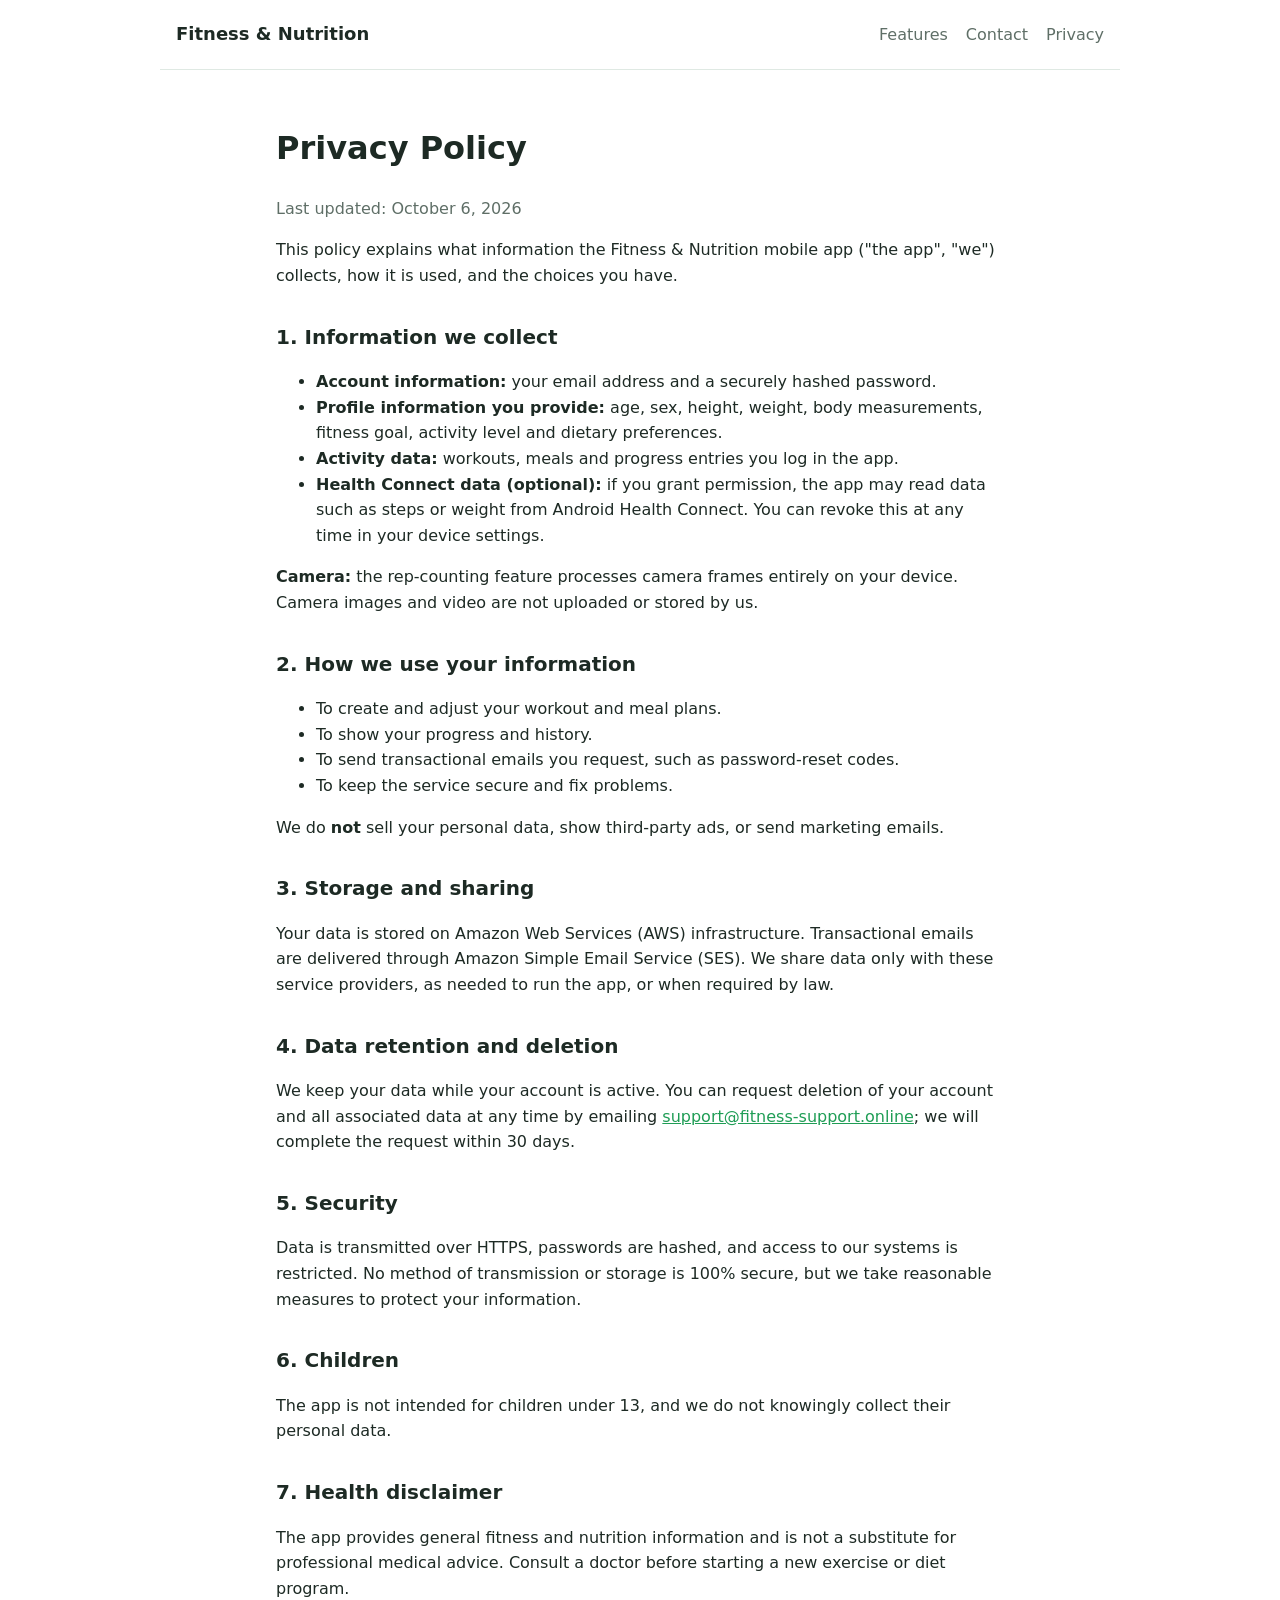
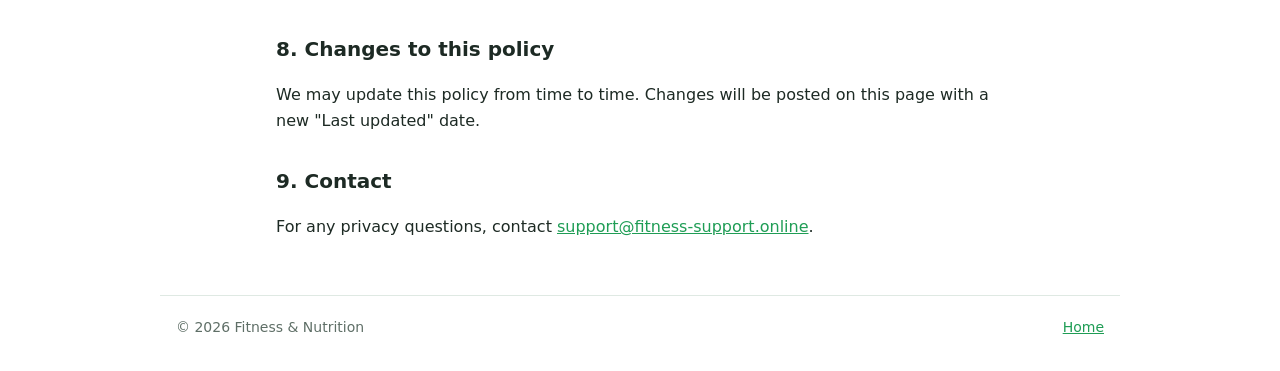
==== privacy.html @ a8165699 "Landing page and privacy policy for fitness-support.online Static site for GitHub Pages: home page (" ====
<!doctype html>
<html lang="en">
<head>
<meta charset="utf-8">
<meta name="viewport" content="width=device-width, initial-scale=1">
<title>Privacy Policy – Fitness &amp; Nutrition</title>
<link rel="stylesheet" href="style.css">
</head>
<body>
<header class="wrap nav">
  <a class="brand" href="/">Fitness &amp; Nutrition</a>
  <nav><a href="/#features">Features</a><a href="/#contact">Contact</a><a href="privacy.html">Privacy</a></nav>
</header>

<main class="wrap doc">
  <h1>Privacy Policy</h1>
  <p class="muted">Last updated: October 6, 2026</p>

  <p>This policy explains what information the Fitness &amp; Nutrition mobile app ("the app", "we") collects, how it is used, and the choices you have.</p>

  <h2>1. Information we collect</h2>
  <ul>
    <li><strong>Account information:</strong> your email address and a securely hashed password.</li>
    <li><strong>Profile information you provide:</strong> age, sex, height, weight, body measurements, fitness goal, activity level and dietary preferences.</li>
    <li><strong>Activity data:</strong> workouts, meals and progress entries you log in the app.</li>
    <li><strong>Health Connect data (optional):</strong> if you grant permission, the app may read data such as steps or weight from Android Health Connect. You can revoke this at any time in your device settings.</li>
  </ul>
  <p><strong>Camera:</strong> the rep-counting feature processes camera frames entirely on your device. Camera images and video are not uploaded or stored by us.</p>

  <h2>2. How we use your information</h2>
  <ul>
    <li>To create and adjust your workout and meal plans.</li>
    <li>To show your progress and history.</li>
    <li>To send transactional emails you request, such as password-reset codes.</li>
    <li>To keep the service secure and fix problems.</li>
  </ul>
  <p>We do <strong>not</strong> sell your personal data, show third-party ads, or send marketing emails.</p>

  <h2>3. Storage and sharing</h2>
  <p>Your data is stored on Amazon Web Services (AWS) infrastructure. Transactional emails are delivered through Amazon Simple Email Service (SES). We share data only with these service providers, as needed to run the app, or when required by law.</p>

  <h2>4. Data retention and deletion</h2>
  <p>We keep your data while your account is active. You can request deletion of your account and all associated data at any time by emailing <a href="mailto:support@fitness-support.online">support@fitness-support.online</a>; we will complete the request within 30 days.</p>

  <h2>5. Security</h2>
  <p>Data is transmitted over HTTPS, passwords are hashed, and access to our systems is restricted. No method of transmission or storage is 100% secure, but we take reasonable measures to protect your information.</p>

  <h2>6. Children</h2>
  <p>The app is not intended for children under 13, and we do not knowingly collect their personal data.</p>

  <h2>7. Health disclaimer</h2>
  <p>The app provides general fitness and nutrition information and is not a substitute for professional medical advice. Consult a doctor before starting a new exercise or diet program.</p>

  <h2>8. Changes to this policy</h2>
  <p>We may update this policy from time to time. Changes will be posted on this page with a new "Last updated" date.</p>

  <h2>9. Contact</h2>
  <p>For any privacy questions, contact <a href="mailto:support@fitness-support.online">support@fitness-support.online</a>.</p>
</main>

<footer class="wrap foot">
  <span>&copy; 2026 Fitness &amp; Nutrition</span>
  <a href="/">Home</a>
</footer>
</body>
</html>
---- style.css ----
:root { --bg:#fff; --fg:#1d2a24; --muted:#5f6f67; --accent:#1f9d55; --card:#f3f8f5; --line:#dfe9e3; }
@media (prefers-color-scheme: dark) {
  :root { --bg:#111815; --fg:#e6efe9; --muted:#9aaba2; --accent:#4cc985; --card:#18221d; --line:#26332c; }
}
* { box-sizing:border-box; }
body { margin:0; background:var(--bg); color:var(--fg); font:16px/1.6 system-ui,-apple-system,"Segoe UI",Roboto,sans-serif; }
a { color:var(--accent); }
.wrap { max-width:960px; margin:0 auto; padding:0 16px; }
.nav { display:flex; justify-content:space-between; align-items:center; flex-wrap:wrap; gap:8px; padding-top:20px; padding-bottom:20px; border-bottom:1px solid var(--line); }
.brand { font-weight:700; font-size:18px; color:var(--fg); text-decoration:none; }
.nav nav a { margin-left:18px; color:var(--muted); text-decoration:none; }
.nav nav a:hover { color:var(--accent); }
.hero { padding-top:64px; padding-bottom:40px; }
.hero h1 { font-size:clamp(28px,5vw,44px); line-height:1.15; margin:0 0 16px; }
.lead { font-size:18px; color:var(--muted); max-width:640px; }
section { padding-bottom:40px; }
h2 { font-size:24px; }
.grid { display:grid; grid-template-columns:repeat(auto-fit,minmax(210px,1fr)); gap:16px; }
.card { background:var(--card); border:1px solid var(--line); border-radius:12px; padding:18px; }
.card h3 { margin:0 0 6px; font-size:17px; }
.card p { margin:0; color:var(--muted); font-size:15px; }
.doc { padding-top:32px; padding-bottom:40px; max-width:760px; }
.doc h2 { font-size:20px; margin-top:32px; }
.muted { color:var(--muted); }
.foot { display:flex; justify-content:space-between; padding-top:20px; padding-bottom:32px; border-top:1px solid var(--line); color:var(--muted); font-size:14px; }
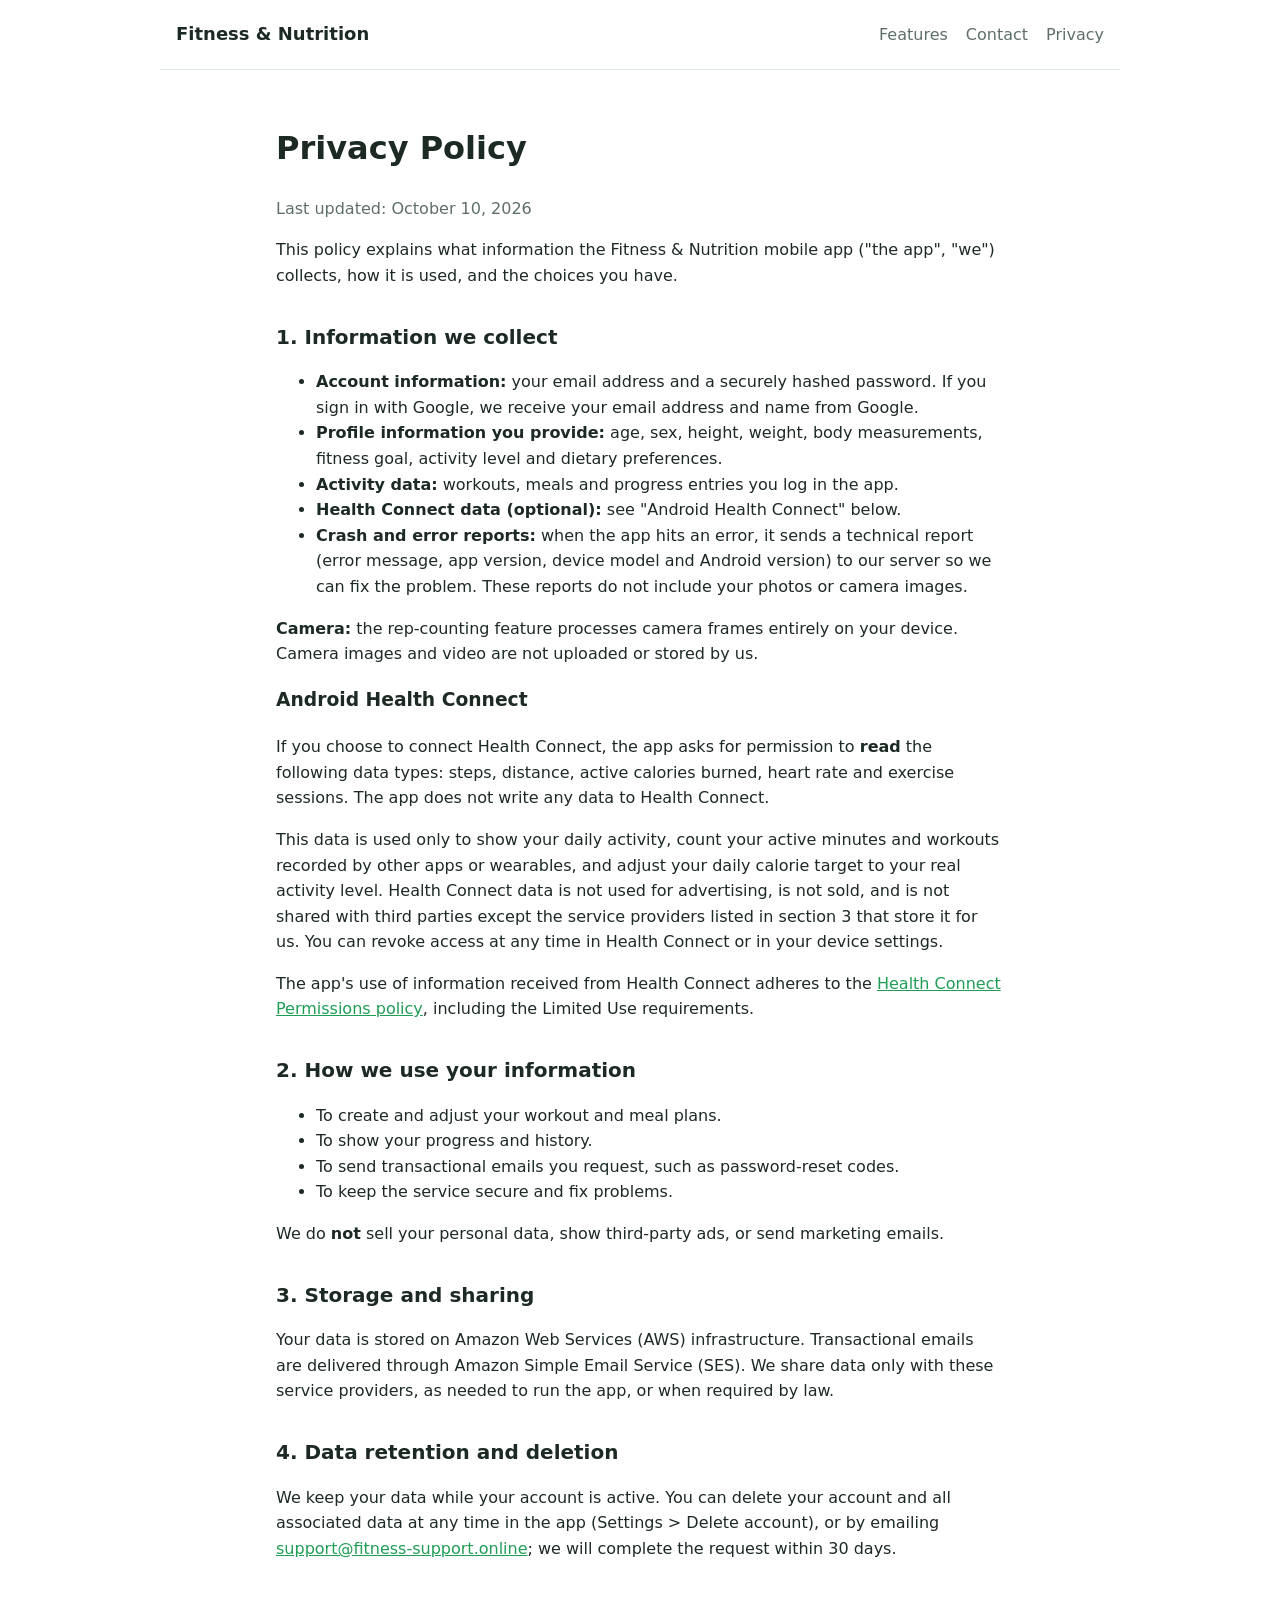
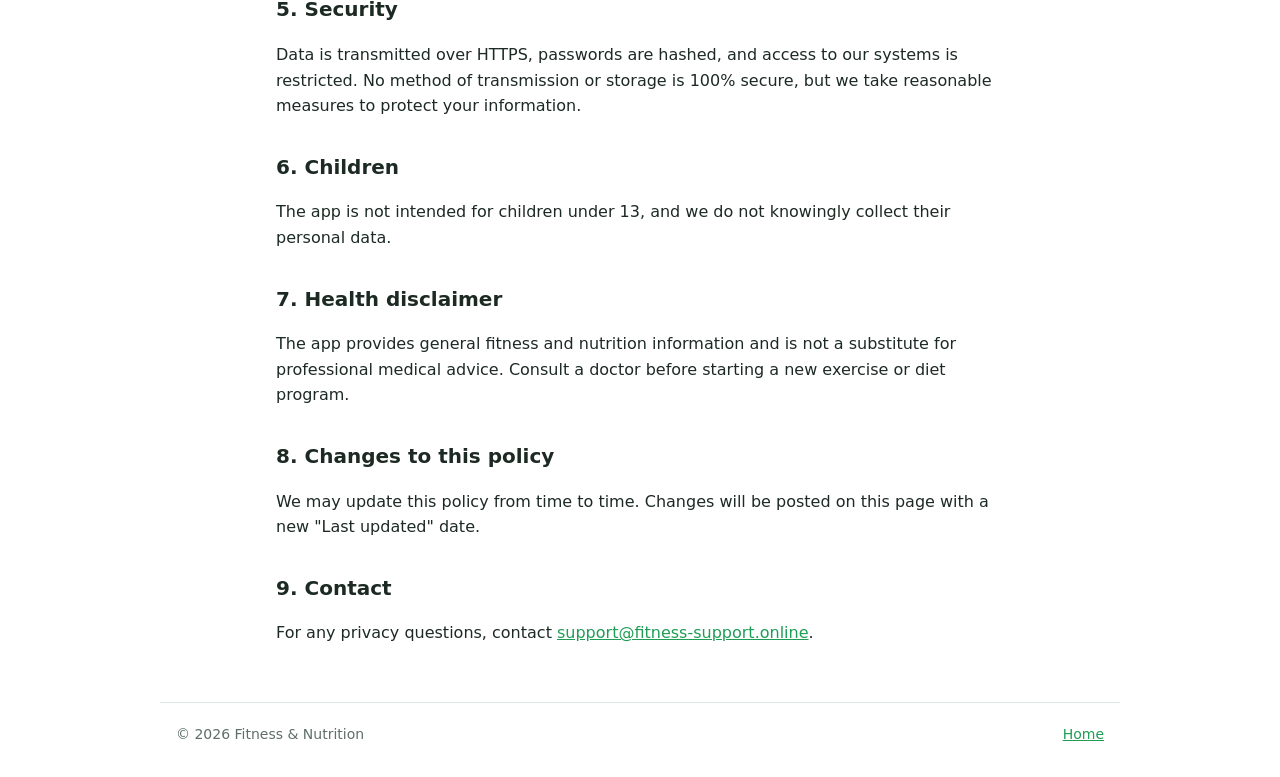
==== commit d2b8cd4f: "Privacy policy: list exact Health Connect data, crash reports, in-app deletion - Health Connect: nam" ====
--- a/privacy.html
+++ b/privacy.html
@@ -14,18 +14,24 @@
 
 <main class="wrap doc">
   <h1>Privacy Policy</h1>
-  <p class="muted">Last updated: October 6, 2026</p>
+  <p class="muted">Last updated: October 10, 2026</p>
 
   <p>This policy explains what information the Fitness &amp; Nutrition mobile app ("the app", "we") collects, how it is used, and the choices you have.</p>
 
   <h2>1. Information we collect</h2>
   <ul>
-    <li><strong>Account information:</strong> your email address and a securely hashed password.</li>
+    <li><strong>Account information:</strong> your email address and a securely hashed password. If you sign in with Google, we receive your email address and name from Google.</li>
     <li><strong>Profile information you provide:</strong> age, sex, height, weight, body measurements, fitness goal, activity level and dietary preferences.</li>
     <li><strong>Activity data:</strong> workouts, meals and progress entries you log in the app.</li>
-    <li><strong>Health Connect data (optional):</strong> if you grant permission, the app may read data such as steps or weight from Android Health Connect. You can revoke this at any time in your device settings.</li>
+    <li><strong>Health Connect data (optional):</strong> see "Android Health Connect" below.</li>
+    <li><strong>Crash and error reports:</strong> when the app hits an error, it sends a technical report (error message, app version, device model and Android version) to our server so we can fix the problem. These reports do not include your photos or camera images.</li>
   </ul>
   <p><strong>Camera:</strong> the rep-counting feature processes camera frames entirely on your device. Camera images and video are not uploaded or stored by us.</p>
+
+  <h3>Android Health Connect</h3>
+  <p>If you choose to connect Health Connect, the app asks for permission to <strong>read</strong> the following data types: steps, distance, active calories burned, heart rate and exercise sessions. The app does not write any data to Health Connect.</p>
+  <p>This data is used only to show your daily activity, count your active minutes and workouts recorded by other apps or wearables, and adjust your daily calorie target to your real activity level. Health Connect data is not used for advertising, is not sold, and is not shared with third parties except the service providers listed in section 3 that store it for us. You can revoke access at any time in Health Connect or in your device settings.</p>
+  <p>The app's use of information received from Health Connect adheres to the <a href="https://support.google.com/googleplay/android-developer/answer/9888170">Health Connect Permissions policy</a>, including the Limited Use requirements.</p>
 
   <h2>2. How we use your information</h2>
   <ul>
@@ -40,7 +46,7 @@
   <p>Your data is stored on Amazon Web Services (AWS) infrastructure. Transactional emails are delivered through Amazon Simple Email Service (SES). We share data only with these service providers, as needed to run the app, or when required by law.</p>
 
   <h2>4. Data retention and deletion</h2>
-  <p>We keep your data while your account is active. You can request deletion of your account and all associated data at any time by emailing <a href="mailto:support@fitness-support.online">support@fitness-support.online</a>; we will complete the request within 30 days.</p>
+  <p>We keep your data while your account is active. You can delete your account and all associated data at any time in the app (Settings &gt; Delete account), or by emailing <a href="mailto:support@fitness-support.online">support@fitness-support.online</a>; we will complete the request within 30 days.</p>
 
   <h2>5. Security</h2>
   <p>Data is transmitted over HTTPS, passwords are hashed, and access to our systems is restricted. No method of transmission or storage is 100% secure, but we take reasonable measures to protect your information.</p>
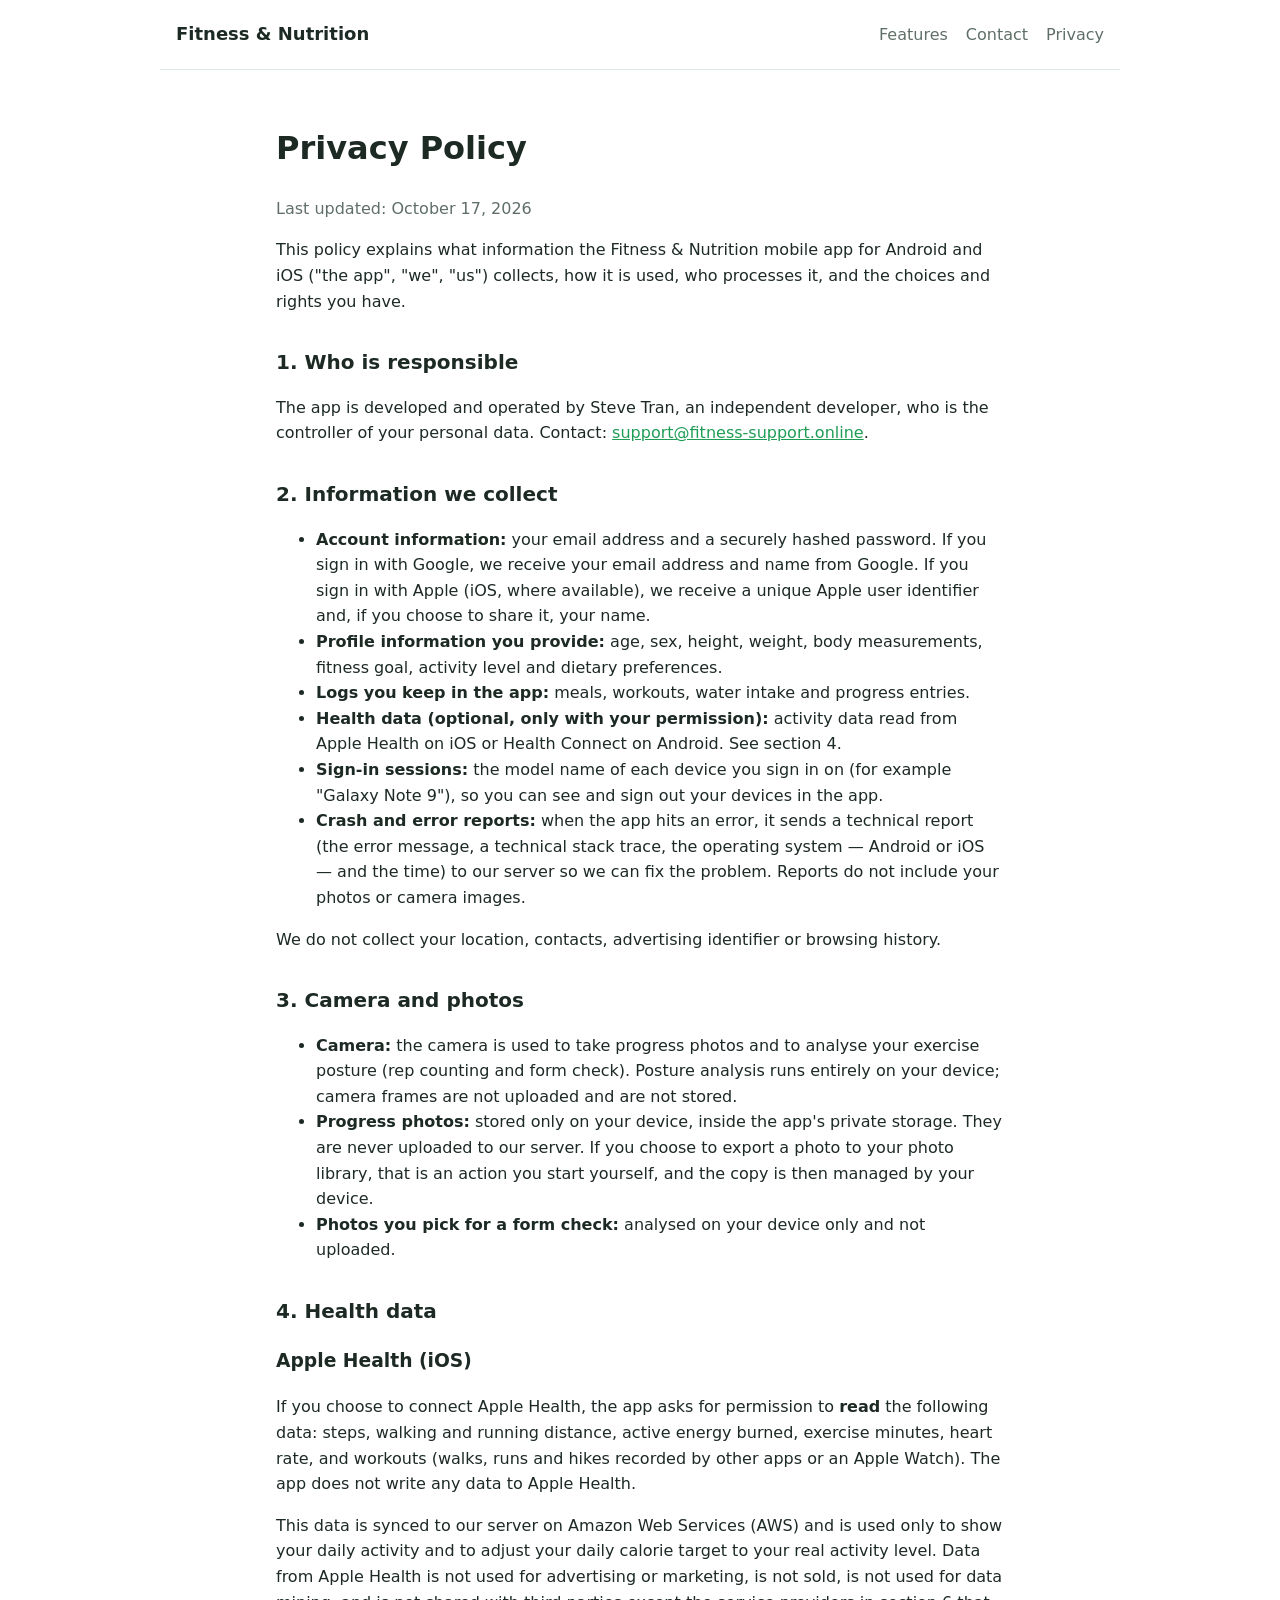
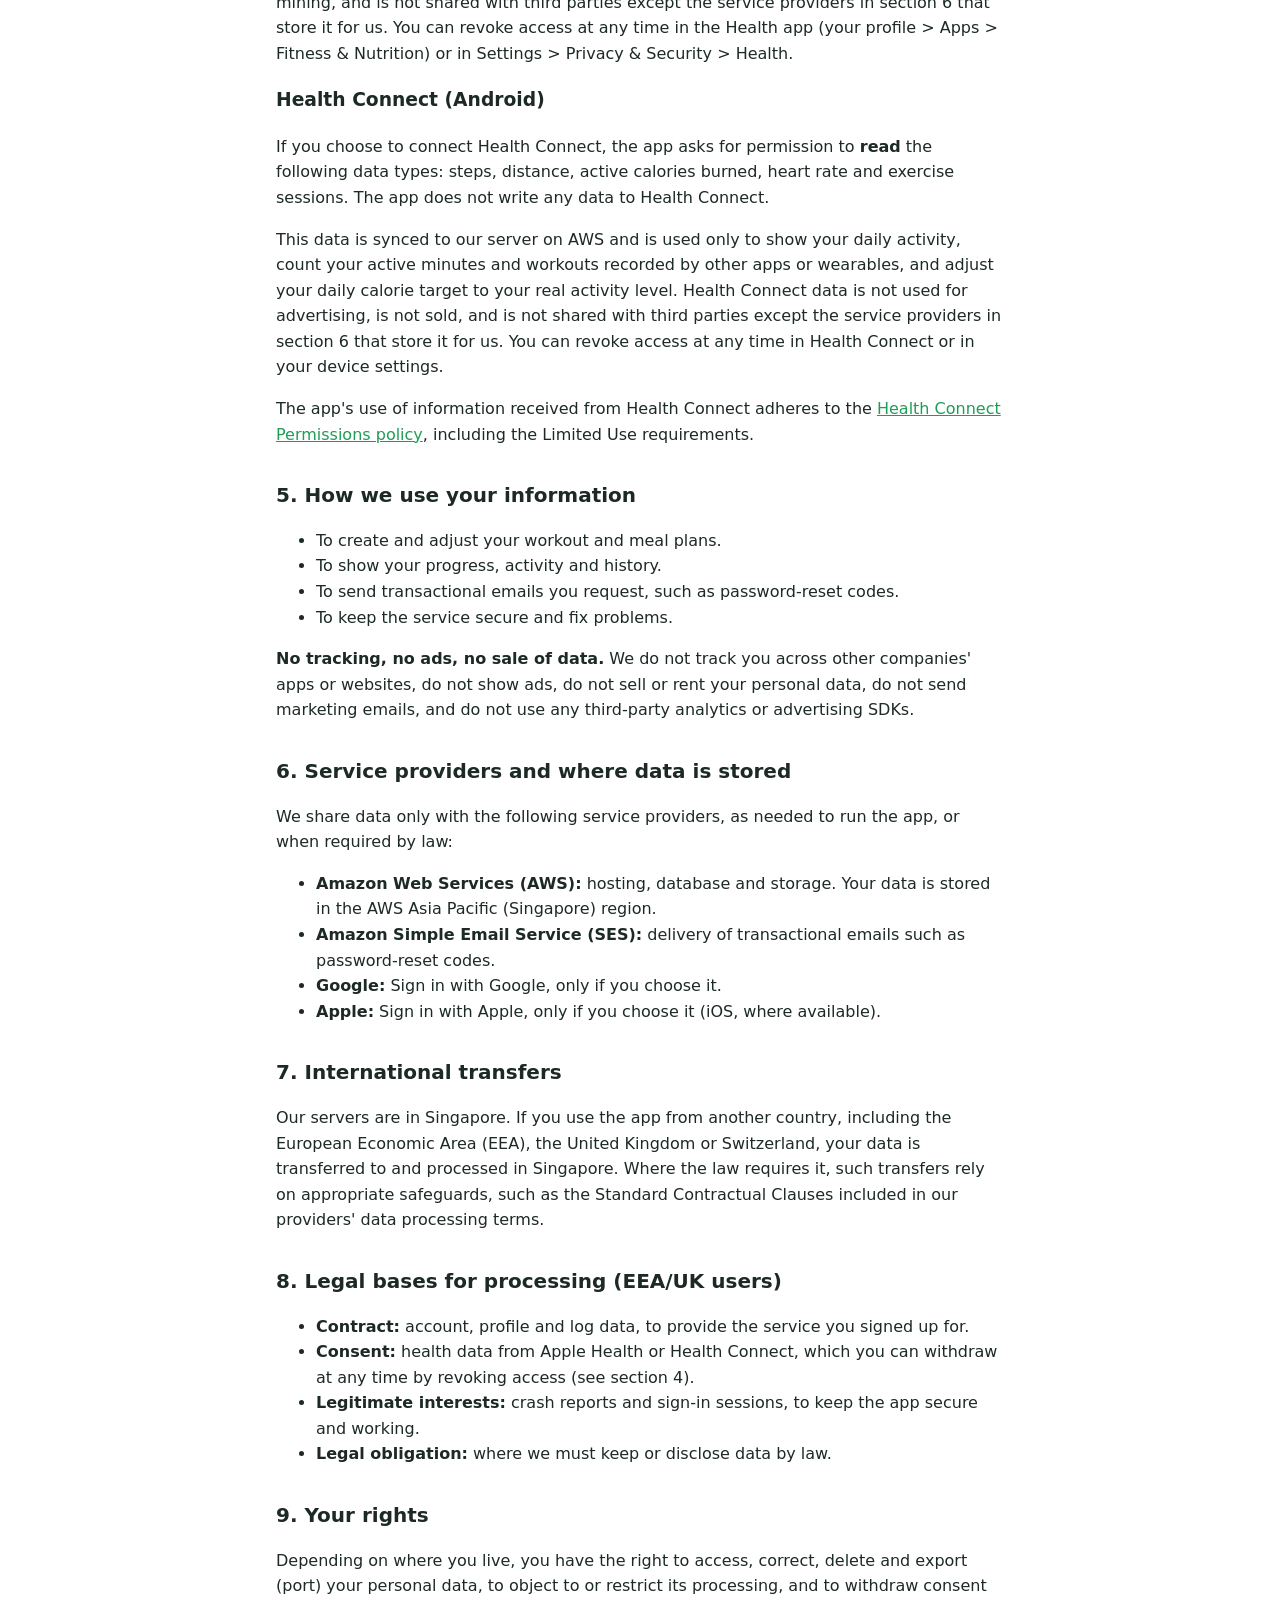
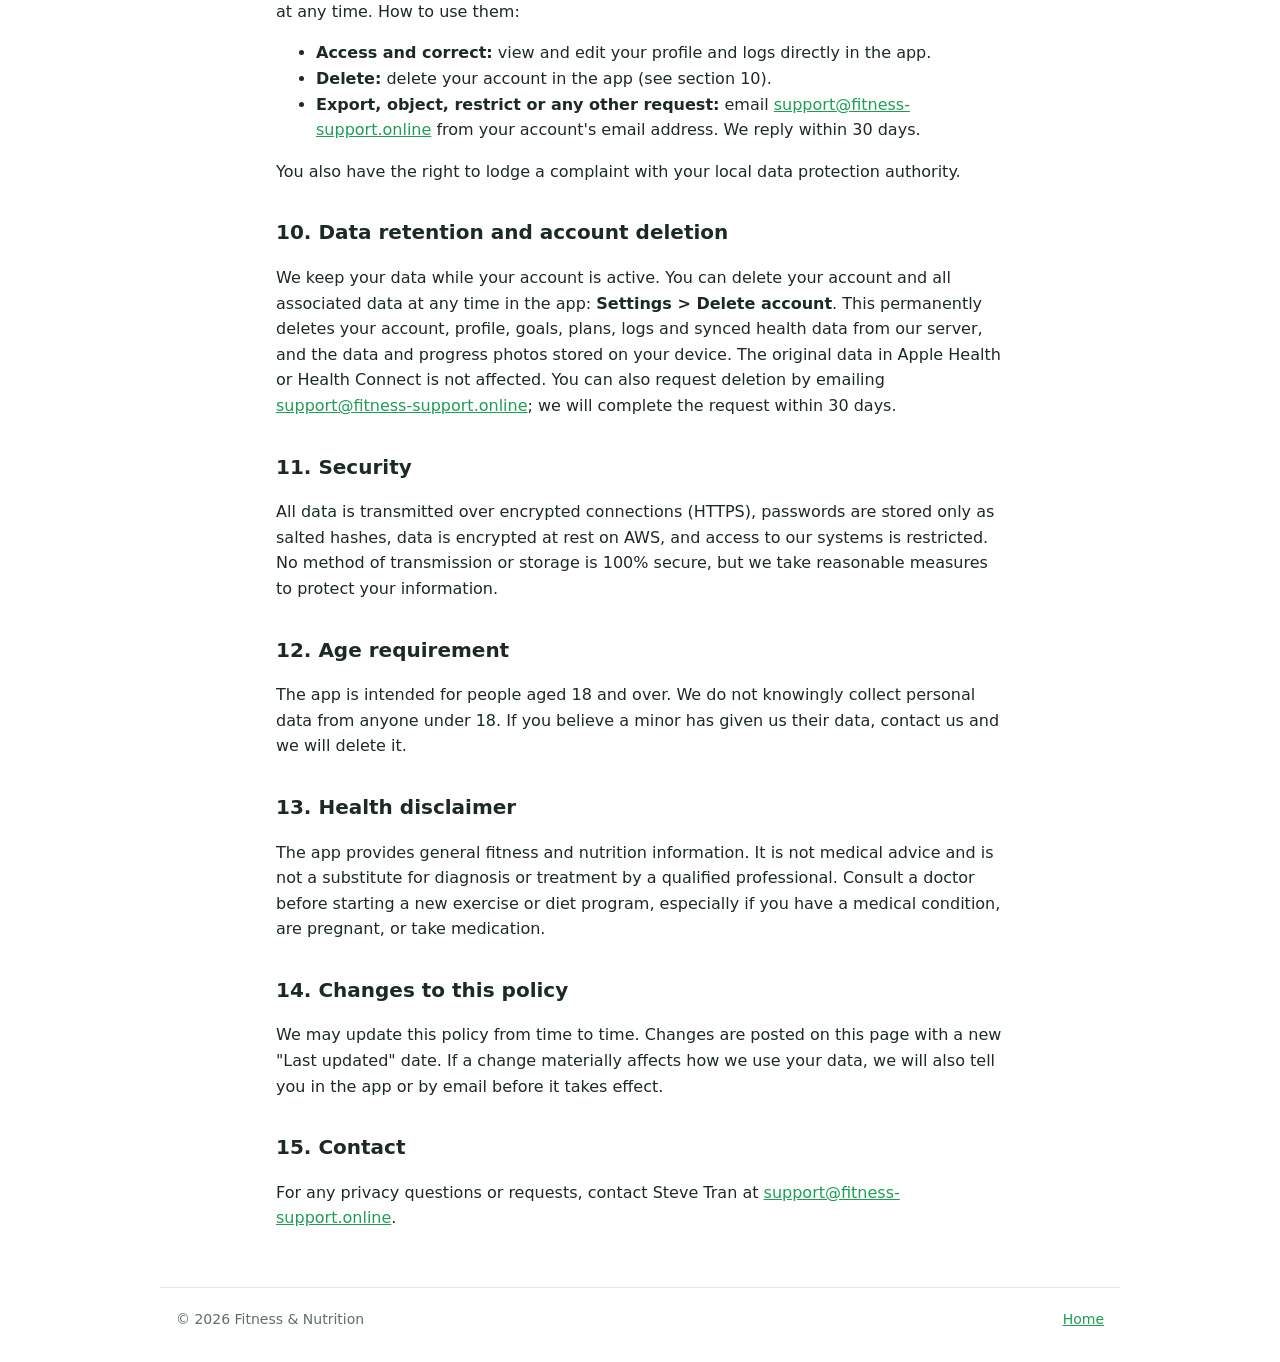
==== commit 25629138: "Privacy policy: cover iOS/Apple Health, App Store review requirements - Add an Apple Health (iOS) se" ====
--- a/privacy.html
+++ b/privacy.html
@@ -14,54 +14,97 @@
 
 <main class="wrap doc">
   <h1>Privacy Policy</h1>
-  <p class="muted">Last updated: October 10, 2026</p>
+  <p class="muted">Last updated: October 17, 2026</p>
 
-  <p>This policy explains what information the Fitness &amp; Nutrition mobile app ("the app", "we") collects, how it is used, and the choices you have.</p>
+  <p>This policy explains what information the Fitness &amp; Nutrition mobile app for Android and iOS ("the app", "we", "us") collects, how it is used, who processes it, and the choices and rights you have.</p>
 
-  <h2>1. Information we collect</h2>
+  <h2>1. Who is responsible</h2>
+  <p>The app is developed and operated by Steve Tran, an independent developer, who is the controller of your personal data. Contact: <a href="mailto:support@fitness-support.online">support@fitness-support.online</a>.</p>
+
+  <h2>2. Information we collect</h2>
   <ul>
-    <li><strong>Account information:</strong> your email address and a securely hashed password. If you sign in with Google, we receive your email address and name from Google.</li>
+    <li><strong>Account information:</strong> your email address and a securely hashed password. If you sign in with Google, we receive your email address and name from Google. If you sign in with Apple (iOS, where available), we receive a unique Apple user identifier and, if you choose to share it, your name.</li>
     <li><strong>Profile information you provide:</strong> age, sex, height, weight, body measurements, fitness goal, activity level and dietary preferences.</li>
-    <li><strong>Activity data:</strong> workouts, meals and progress entries you log in the app.</li>
-    <li><strong>Health Connect data (optional):</strong> see "Android Health Connect" below.</li>
-    <li><strong>Crash and error reports:</strong> when the app hits an error, it sends a technical report (error message, app version, device model and Android version) to our server so we can fix the problem. These reports do not include your photos or camera images.</li>
+    <li><strong>Logs you keep in the app:</strong> meals, workouts, water intake and progress entries.</li>
+    <li><strong>Health data (optional, only with your permission):</strong> activity data read from Apple Health on iOS or Health Connect on Android. See section 4.</li>
+    <li><strong>Sign-in sessions:</strong> the model name of each device you sign in on (for example "Galaxy Note 9"), so you can see and sign out your devices in the app.</li>
+    <li><strong>Crash and error reports:</strong> when the app hits an error, it sends a technical report (the error message, a technical stack trace, the operating system — Android or iOS — and the time) to our server so we can fix the problem. Reports do not include your photos or camera images.</li>
   </ul>
-  <p><strong>Camera:</strong> the rep-counting feature processes camera frames entirely on your device. Camera images and video are not uploaded or stored by us.</p>
+  <p>We do not collect your location, contacts, advertising identifier or browsing history.</p>
 
-  <h3>Android Health Connect</h3>
+  <h2>3. Camera and photos</h2>
+  <ul>
+    <li><strong>Camera:</strong> the camera is used to take progress photos and to analyse your exercise posture (rep counting and form check). Posture analysis runs entirely on your device; camera frames are not uploaded and are not stored.</li>
+    <li><strong>Progress photos:</strong> stored only on your device, inside the app's private storage. They are never uploaded to our server. If you choose to export a photo to your photo library, that is an action you start yourself, and the copy is then managed by your device.</li>
+    <li><strong>Photos you pick for a form check:</strong> analysed on your device only and not uploaded.</li>
+  </ul>
+
+  <h2>4. Health data</h2>
+
+  <h3>Apple Health (iOS)</h3>
+  <p>If you choose to connect Apple Health, the app asks for permission to <strong>read</strong> the following data: steps, walking and running distance, active energy burned, exercise minutes, heart rate, and workouts (walks, runs and hikes recorded by other apps or an Apple Watch). The app does not write any data to Apple Health.</p>
+  <p>This data is synced to our server on Amazon Web Services (AWS) and is used only to show your daily activity and to adjust your daily calorie target to your real activity level. Data from Apple Health is not used for advertising or marketing, is not sold, is not used for data mining, and is not shared with third parties except the service providers in section 6 that store it for us. You can revoke access at any time in the Health app (your profile &gt; Apps &gt; Fitness &amp; Nutrition) or in Settings &gt; Privacy &amp; Security &gt; Health.</p>
+
+  <h3>Health Connect (Android)</h3>
   <p>If you choose to connect Health Connect, the app asks for permission to <strong>read</strong> the following data types: steps, distance, active calories burned, heart rate and exercise sessions. The app does not write any data to Health Connect.</p>
-  <p>This data is used only to show your daily activity, count your active minutes and workouts recorded by other apps or wearables, and adjust your daily calorie target to your real activity level. Health Connect data is not used for advertising, is not sold, and is not shared with third parties except the service providers listed in section 3 that store it for us. You can revoke access at any time in Health Connect or in your device settings.</p>
+  <p>This data is synced to our server on AWS and is used only to show your daily activity, count your active minutes and workouts recorded by other apps or wearables, and adjust your daily calorie target to your real activity level. Health Connect data is not used for advertising, is not sold, and is not shared with third parties except the service providers in section 6 that store it for us. You can revoke access at any time in Health Connect or in your device settings.</p>
   <p>The app's use of information received from Health Connect adheres to the <a href="https://support.google.com/googleplay/android-developer/answer/9888170">Health Connect Permissions policy</a>, including the Limited Use requirements.</p>
 
-  <h2>2. How we use your information</h2>
+  <h2>5. How we use your information</h2>
   <ul>
     <li>To create and adjust your workout and meal plans.</li>
-    <li>To show your progress and history.</li>
+    <li>To show your progress, activity and history.</li>
     <li>To send transactional emails you request, such as password-reset codes.</li>
     <li>To keep the service secure and fix problems.</li>
   </ul>
-  <p>We do <strong>not</strong> sell your personal data, show third-party ads, or send marketing emails.</p>
+  <p><strong>No tracking, no ads, no sale of data.</strong> We do not track you across other companies' apps or websites, do not show ads, do not sell or rent your personal data, do not send marketing emails, and do not use any third-party analytics or advertising SDKs.</p>
 
-  <h2>3. Storage and sharing</h2>
-  <p>Your data is stored on Amazon Web Services (AWS) infrastructure. Transactional emails are delivered through Amazon Simple Email Service (SES). We share data only with these service providers, as needed to run the app, or when required by law.</p>
+  <h2>6. Service providers and where data is stored</h2>
+  <p>We share data only with the following service providers, as needed to run the app, or when required by law:</p>
+  <ul>
+    <li><strong>Amazon Web Services (AWS):</strong> hosting, database and storage. Your data is stored in the AWS Asia Pacific (Singapore) region.</li>
+    <li><strong>Amazon Simple Email Service (SES):</strong> delivery of transactional emails such as password-reset codes.</li>
+    <li><strong>Google:</strong> Sign in with Google, only if you choose it.</li>
+    <li><strong>Apple:</strong> Sign in with Apple, only if you choose it (iOS, where available).</li>
+  </ul>
 
-  <h2>4. Data retention and deletion</h2>
-  <p>We keep your data while your account is active. You can delete your account and all associated data at any time in the app (Settings &gt; Delete account), or by emailing <a href="mailto:support@fitness-support.online">support@fitness-support.online</a>; we will complete the request within 30 days.</p>
+  <h2>7. International transfers</h2>
+  <p>Our servers are in Singapore. If you use the app from another country, including the European Economic Area (EEA), the United Kingdom or Switzerland, your data is transferred to and processed in Singapore. Where the law requires it, such transfers rely on appropriate safeguards, such as the Standard Contractual Clauses included in our providers' data processing terms.</p>
 
-  <h2>5. Security</h2>
-  <p>Data is transmitted over HTTPS, passwords are hashed, and access to our systems is restricted. No method of transmission or storage is 100% secure, but we take reasonable measures to protect your information.</p>
+  <h2>8. Legal bases for processing (EEA/UK users)</h2>
+  <ul>
+    <li><strong>Contract:</strong> account, profile and log data, to provide the service you signed up for.</li>
+    <li><strong>Consent:</strong> health data from Apple Health or Health Connect, which you can withdraw at any time by revoking access (see section 4).</li>
+    <li><strong>Legitimate interests:</strong> crash reports and sign-in sessions, to keep the app secure and working.</li>
+    <li><strong>Legal obligation:</strong> where we must keep or disclose data by law.</li>
+  </ul>
 
-  <h2>6. Children</h2>
-  <p>The app is not intended for children under 13, and we do not knowingly collect their personal data.</p>
+  <h2>9. Your rights</h2>
+  <p>Depending on where you live, you have the right to access, correct, delete and export (port) your personal data, to object to or restrict its processing, and to withdraw consent at any time. How to use them:</p>
+  <ul>
+    <li><strong>Access and correct:</strong> view and edit your profile and logs directly in the app.</li>
+    <li><strong>Delete:</strong> delete your account in the app (see section 10).</li>
+    <li><strong>Export, object, restrict or any other request:</strong> email <a href="mailto:support@fitness-support.online">support@fitness-support.online</a> from your account's email address. We reply within 30 days.</li>
+  </ul>
+  <p>You also have the right to lodge a complaint with your local data protection authority.</p>
 
-  <h2>7. Health disclaimer</h2>
-  <p>The app provides general fitness and nutrition information and is not a substitute for professional medical advice. Consult a doctor before starting a new exercise or diet program.</p>
+  <h2>10. Data retention and account deletion</h2>
+  <p>We keep your data while your account is active. You can delete your account and all associated data at any time in the app: <strong>Settings &gt; Delete account</strong>. This permanently deletes your account, profile, goals, plans, logs and synced health data from our server, and the data and progress photos stored on your device. The original data in Apple Health or Health Connect is not affected. You can also request deletion by emailing <a href="mailto:support@fitness-support.online">support@fitness-support.online</a>; we will complete the request within 30 days.</p>
 
-  <h2>8. Changes to this policy</h2>
-  <p>We may update this policy from time to time. Changes will be posted on this page with a new "Last updated" date.</p>
+  <h2>11. Security</h2>
+  <p>All data is transmitted over encrypted connections (HTTPS), passwords are stored only as salted hashes, data is encrypted at rest on AWS, and access to our systems is restricted. No method of transmission or storage is 100% secure, but we take reasonable measures to protect your information.</p>
 
-  <h2>9. Contact</h2>
-  <p>For any privacy questions, contact <a href="mailto:support@fitness-support.online">support@fitness-support.online</a>.</p>
+  <h2>12. Age requirement</h2>
+  <p>The app is intended for people aged 18 and over. We do not knowingly collect personal data from anyone under 18. If you believe a minor has given us their data, contact us and we will delete it.</p>
+
+  <h2>13. Health disclaimer</h2>
+  <p>The app provides general fitness and nutrition information. It is not medical advice and is not a substitute for diagnosis or treatment by a qualified professional. Consult a doctor before starting a new exercise or diet program, especially if you have a medical condition, are pregnant, or take medication.</p>
+
+  <h2>14. Changes to this policy</h2>
+  <p>We may update this policy from time to time. Changes are posted on this page with a new "Last updated" date. If a change materially affects how we use your data, we will also tell you in the app or by email before it takes effect.</p>
+
+  <h2>15. Contact</h2>
+  <p>For any privacy questions or requests, contact Steve Tran at <a href="mailto:support@fitness-support.online">support@fitness-support.online</a>.</p>
 </main>
 
 <footer class="wrap foot">
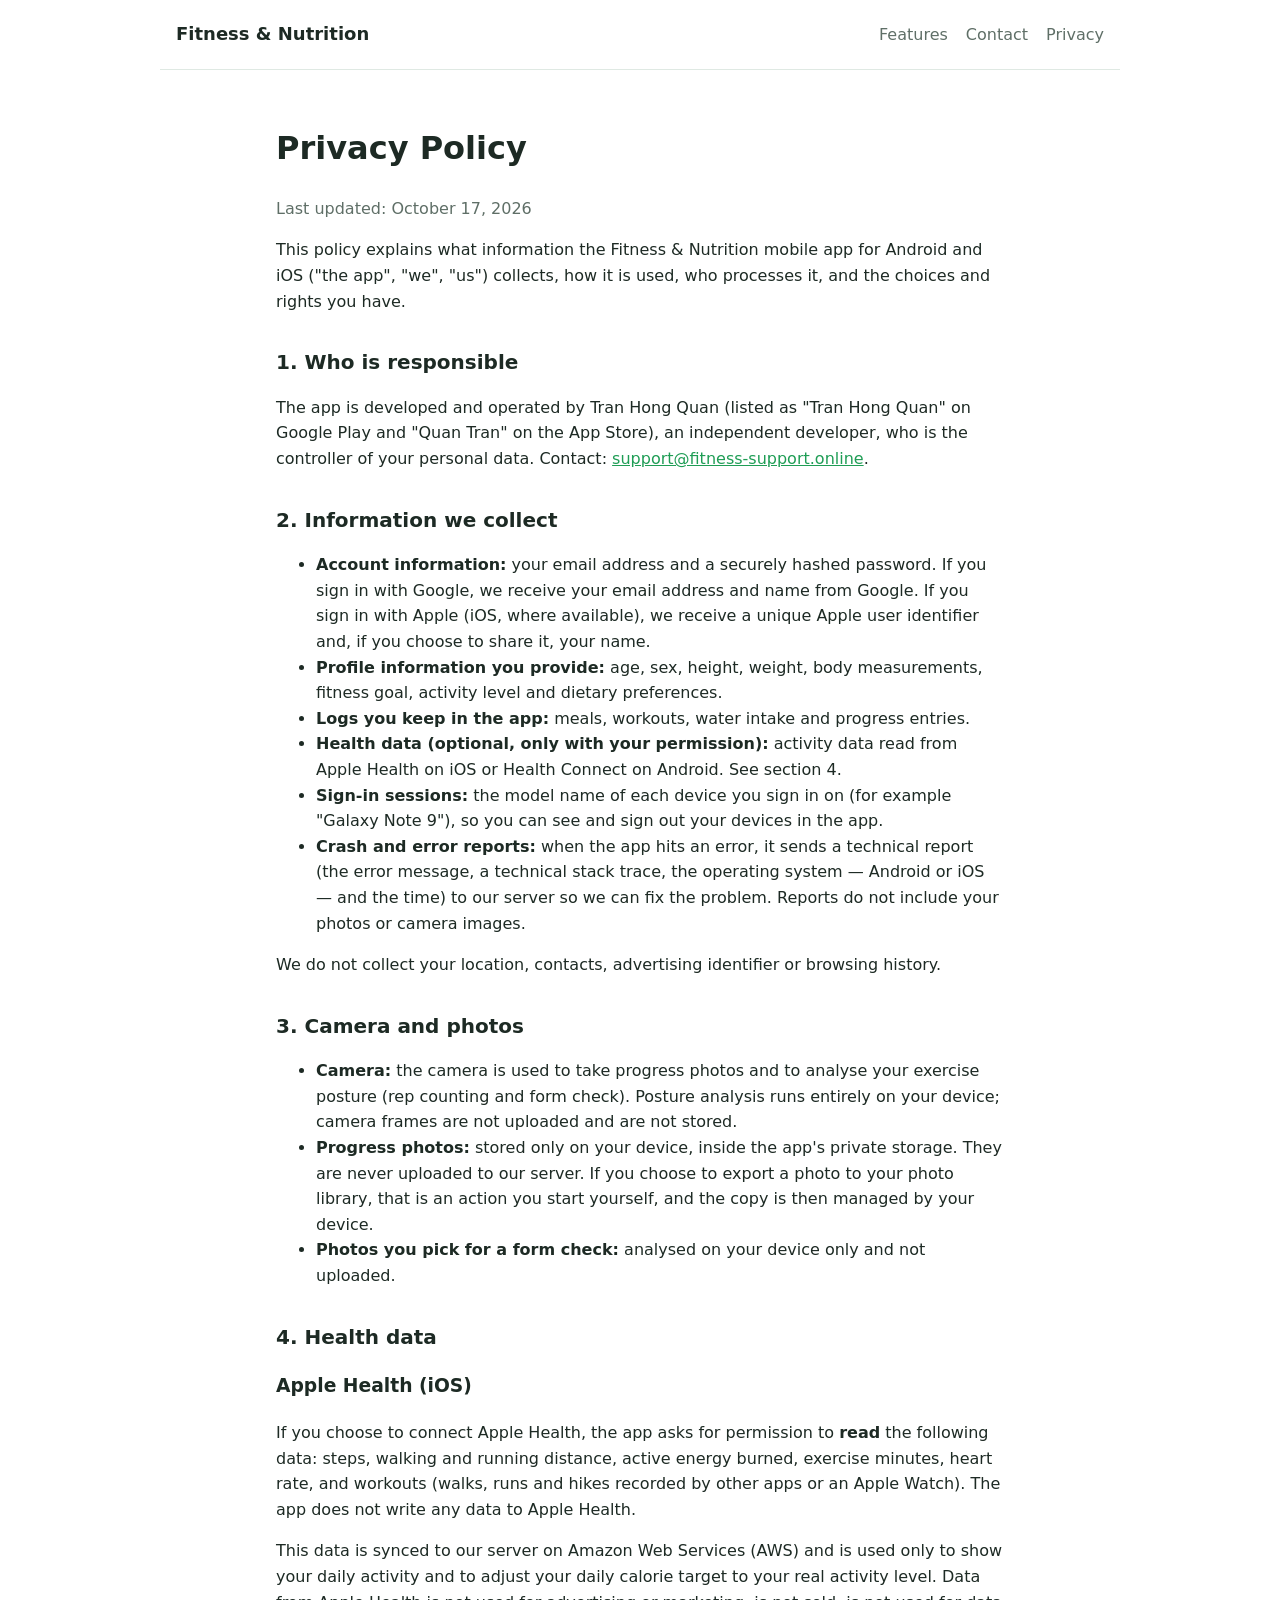
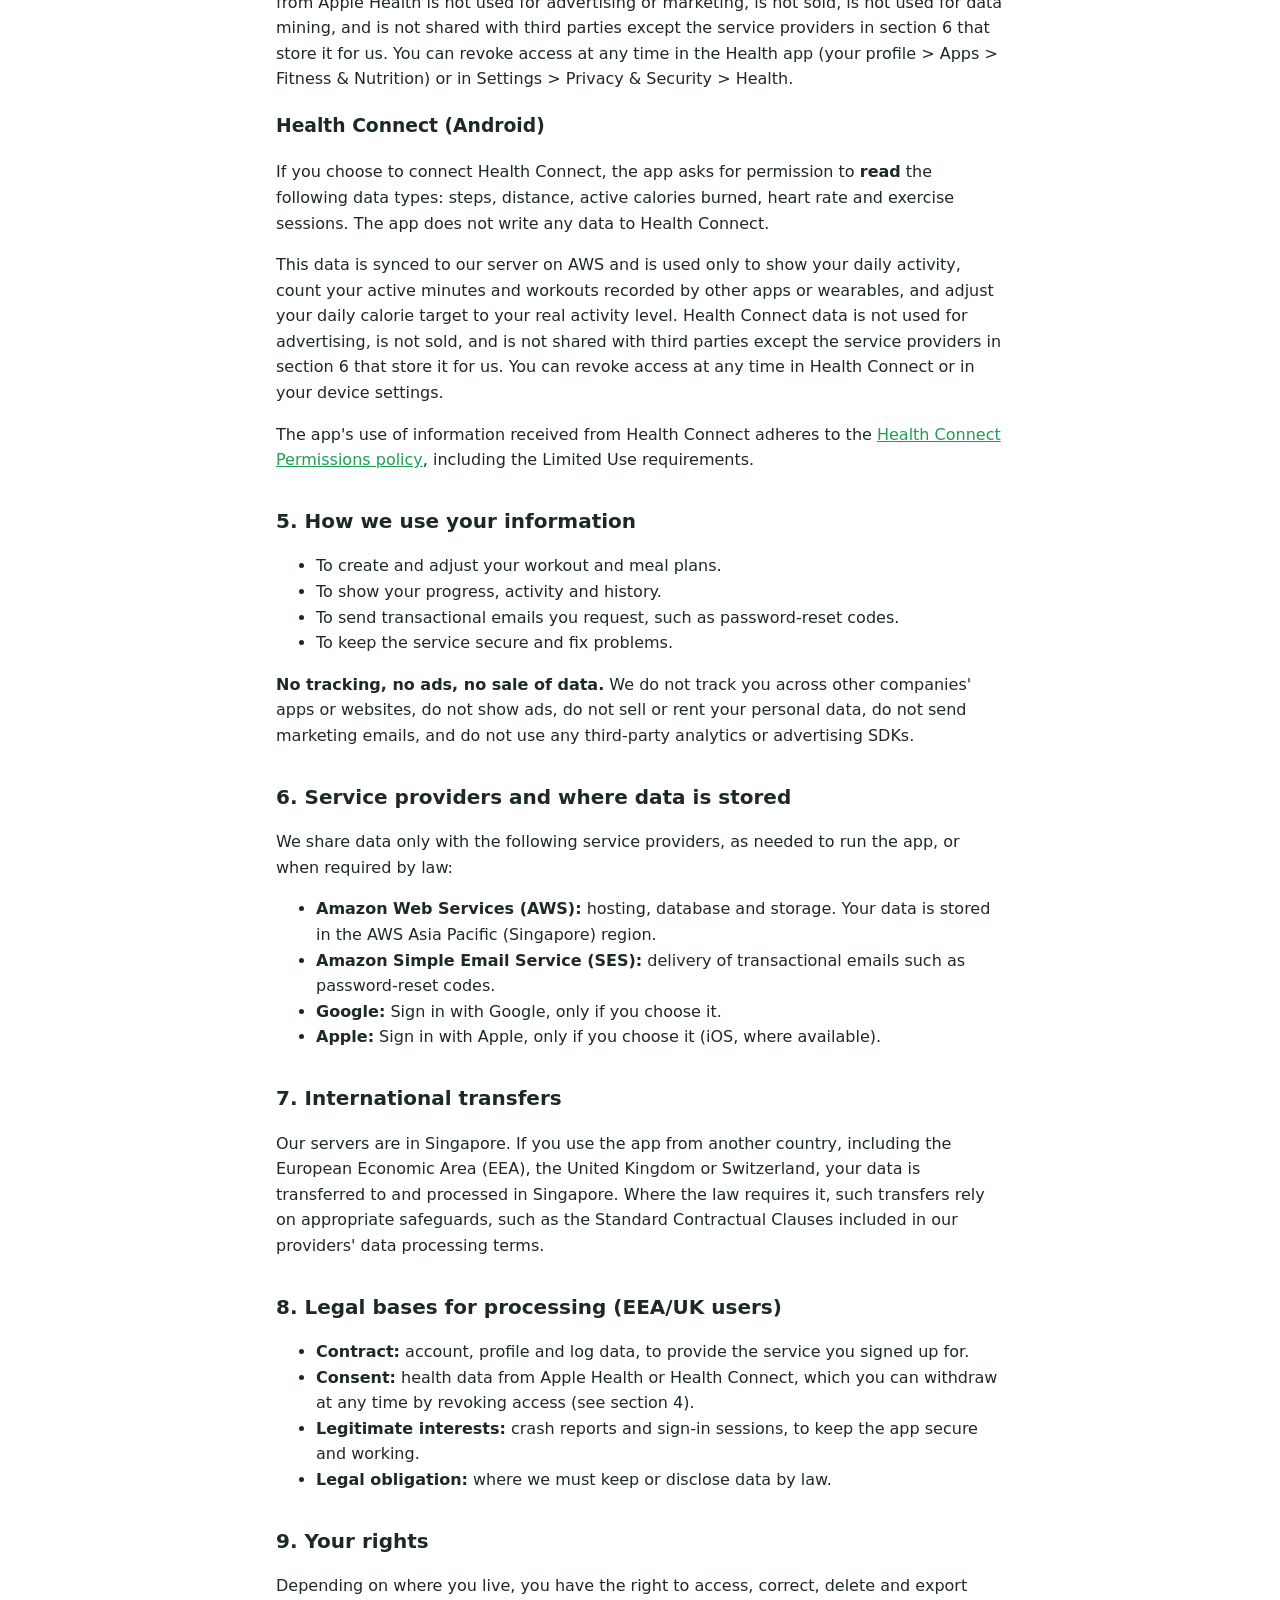
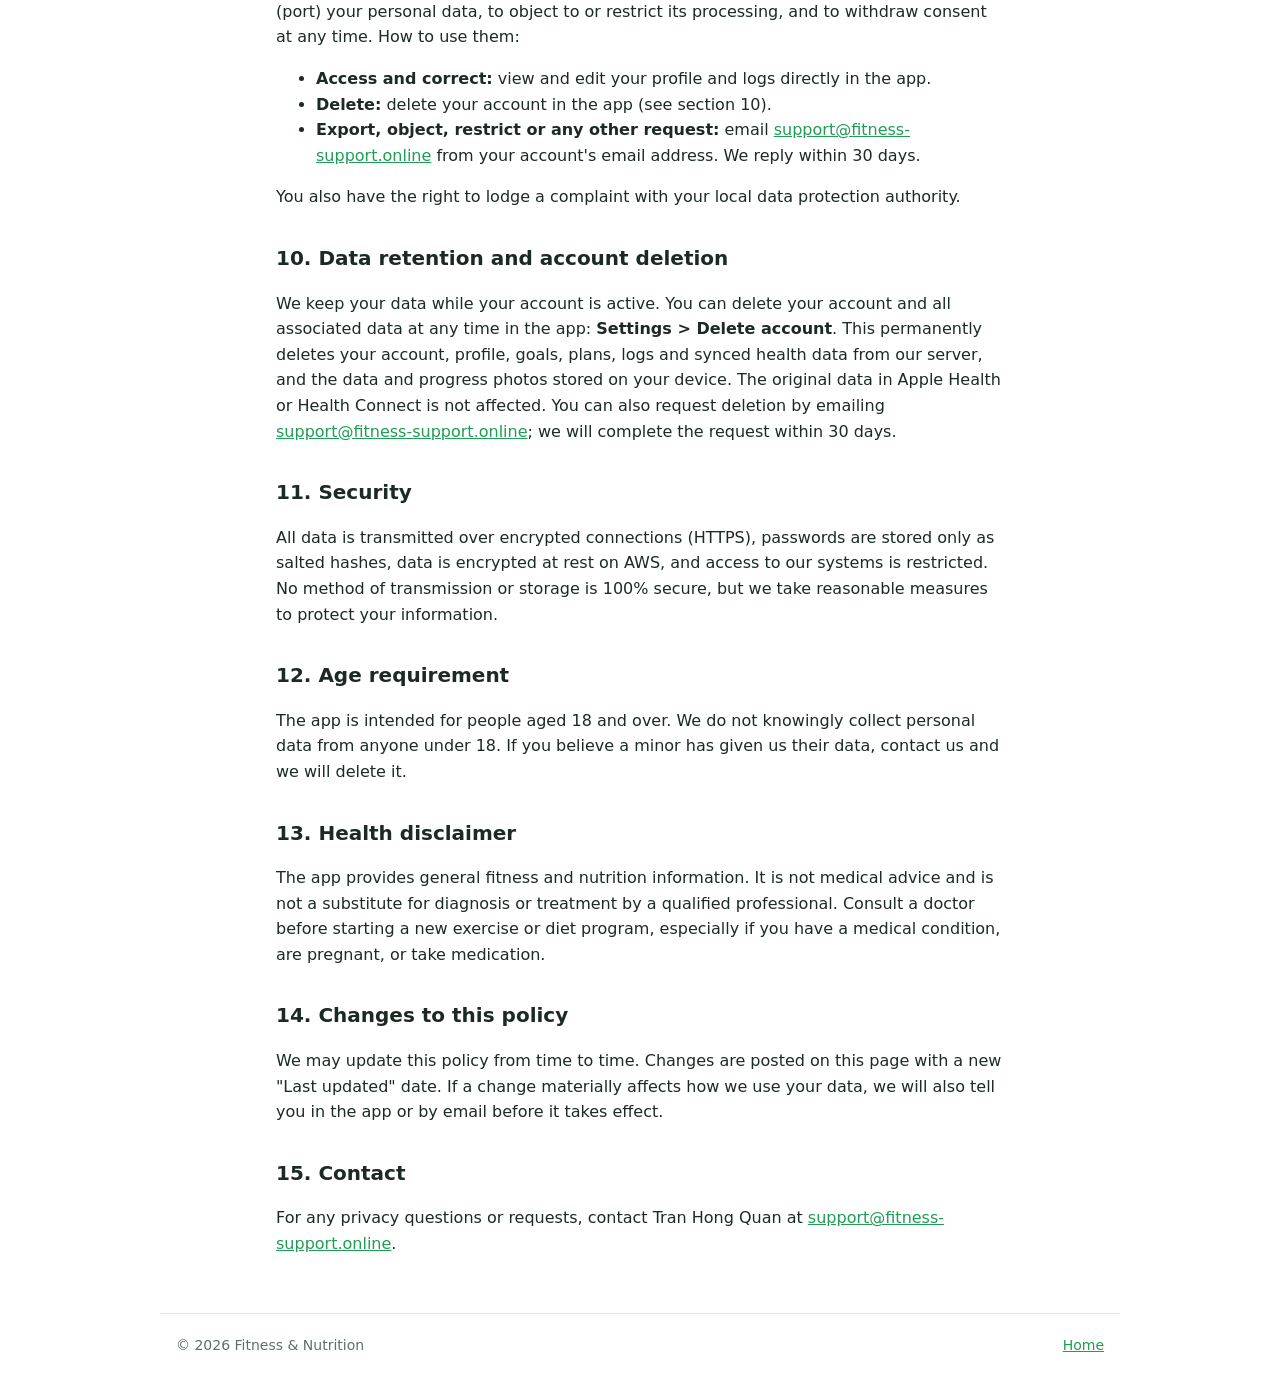
==== commit 60e24fc3: "Privacy policy: name the controller as the store seller The controller was "Steve Tran"; use the sel" ====
--- a/privacy.html
+++ b/privacy.html
@@ -19,7 +19,7 @@
   <p>This policy explains what information the Fitness &amp; Nutrition mobile app for Android and iOS ("the app", "we", "us") collects, how it is used, who processes it, and the choices and rights you have.</p>
 
   <h2>1. Who is responsible</h2>
-  <p>The app is developed and operated by Steve Tran, an independent developer, who is the controller of your personal data. Contact: <a href="mailto:support@fitness-support.online">support@fitness-support.online</a>.</p>
+  <p>The app is developed and operated by Tran Hong Quan (listed as "Tran Hong Quan" on Google Play and "Quan Tran" on the App Store), an independent developer, who is the controller of your personal data. Contact: <a href="mailto:support@fitness-support.online">support@fitness-support.online</a>.</p>
 
   <h2>2. Information we collect</h2>
   <ul>
@@ -104,7 +104,7 @@
   <p>We may update this policy from time to time. Changes are posted on this page with a new "Last updated" date. If a change materially affects how we use your data, we will also tell you in the app or by email before it takes effect.</p>
 
   <h2>15. Contact</h2>
-  <p>For any privacy questions or requests, contact Steve Tran at <a href="mailto:support@fitness-support.online">support@fitness-support.online</a>.</p>
+  <p>For any privacy questions or requests, contact Tran Hong Quan at <a href="mailto:support@fitness-support.online">support@fitness-support.online</a>.</p>
 </main>
 
 <footer class="wrap foot">
